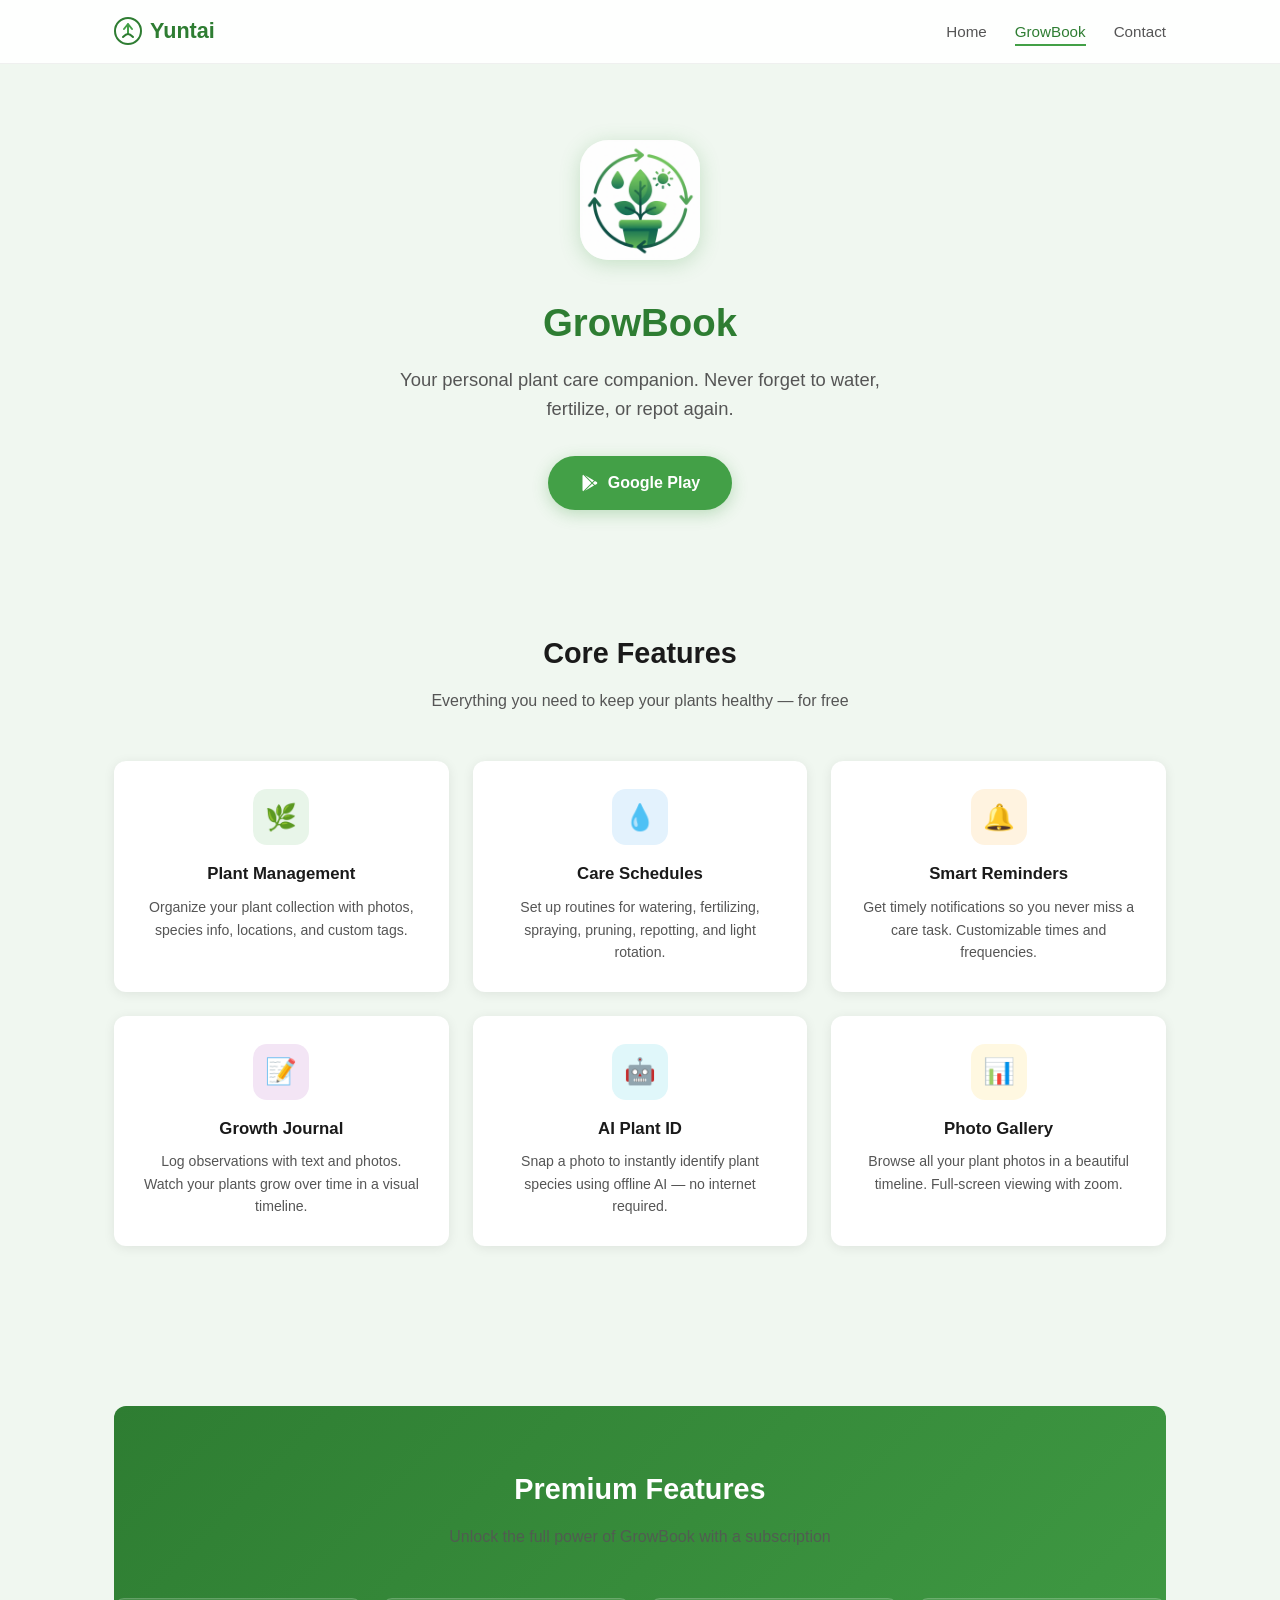
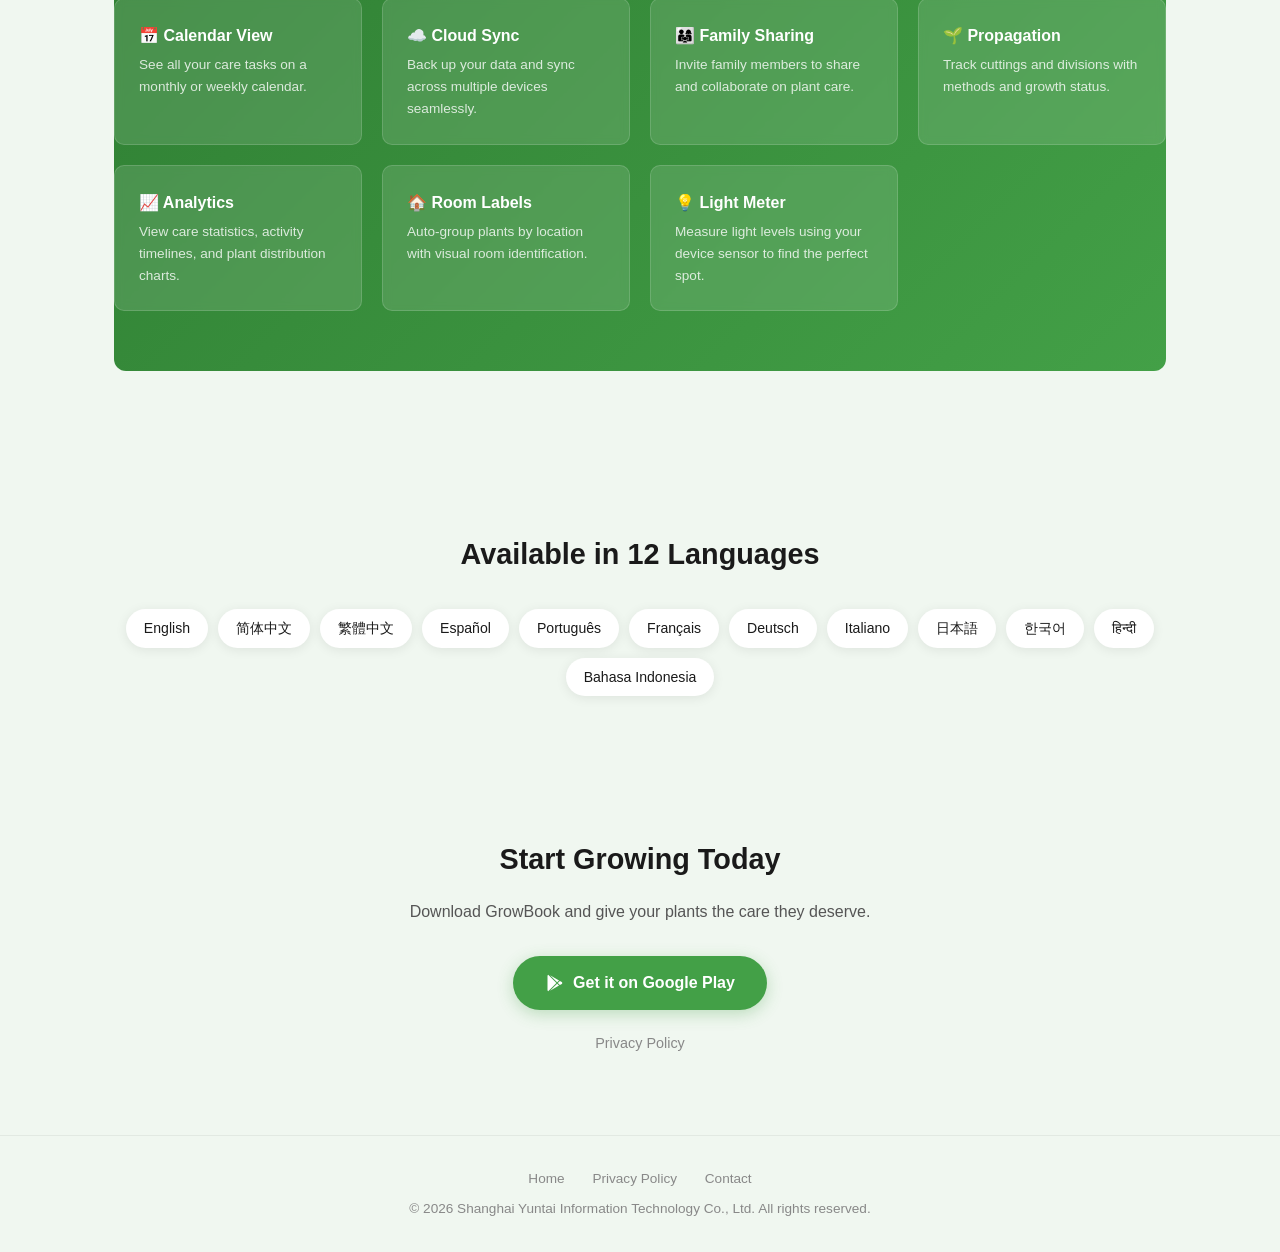
==== growbook/index.html @ a6f58e78 "first commit" ====
<!DOCTYPE html>
<html lang="en">
<head>
  <meta charset="UTF-8">
  <meta name="viewport" content="width=device-width, initial-scale=1.0">
  <title>GrowBook — Your Plant Care Companion</title>
  <meta name="description" content="GrowBook helps you track plant care schedules, log growth, identify plants with AI, and share your garden with family. Available on Google Play.">
  <link rel="stylesheet" href="../css/style.css">
  <link rel="icon" href="../assets/images/growbook_icon.png" type="image/png">
</head>
<body>

<nav class="nav">
  <div class="container">
    <a href="../index.html" class="nav-brand">
      <svg viewBox="0 0 28 28" fill="none"><circle cx="14" cy="14" r="13" stroke="#2E7D32" stroke-width="2"/><path d="M14 7v10M10 12l4-5 4 5" stroke="#43A047" stroke-width="2" stroke-linecap="round" stroke-linejoin="round"/><path d="M9 20c2-2 4-3 5-3s3 1 5 3" stroke="#2E7D32" stroke-width="2" stroke-linecap="round"/></svg>
      Yuntai
    </a>
    <button class="nav-toggle" aria-label="Menu">
      <span></span><span></span><span></span>
    </button>
    <ul class="nav-links">
      <li><a href="../index.html">Home</a></li>
      <li><a href="index.html" class="active">GrowBook</a></li>
      <li><a href="mailto:admin@yuntai.tech">Contact</a></li>
    </ul>
  </div>
</nav>

<section class="app-hero">
  <div class="container">
    <img src="../assets/images/growbook_icon.png" alt="GrowBook">
    <h1>GrowBook</h1>
    <p class="tagline">Your personal plant care companion. Never forget to water, fertilize, or repot again.</p>
    <a href="#" class="btn btn-primary">
      <svg viewBox="0 0 24 24" fill="currentColor"><path d="M3,20.5V3.5C3,2.91 3.34,2.39 3.84,2.15L13.69,12L3.84,21.85C3.34,21.61 3,21.09 3,20.5M16.81,15.12L6.05,21.34L14.54,12.85L16.81,15.12M20.16,10.81C20.5,11.08 20.75,11.5 20.75,12C20.75,12.5 20.53,12.9 20.18,13.18L17.89,14.5L15.39,12L17.89,9.5L20.16,10.81M6.05,2.66L16.81,8.88L14.54,11.15L6.05,2.66Z"/></svg>
      Google Play
    </a>
  </div>
</section>

<section class="features">
  <div class="container">
    <h2 class="fade-in">Core Features</h2>
    <p class="subtitle fade-in">Everything you need to keep your plants healthy — for free</p>
    <div class="features-grid">

      <div class="feature-card fade-in">
        <div class="feature-icon" style="background:#E8F5E9">🌿</div>
        <h3>Plant Management</h3>
        <p>Organize your plant collection with photos, species info, locations, and custom tags.</p>
      </div>

      <div class="feature-card fade-in">
        <div class="feature-icon" style="background:#E3F2FD">💧</div>
        <h3>Care Schedules</h3>
        <p>Set up routines for watering, fertilizing, spraying, pruning, repotting, and light rotation.</p>
      </div>

      <div class="feature-card fade-in">
        <div class="feature-icon" style="background:#FFF3E0">🔔</div>
        <h3>Smart Reminders</h3>
        <p>Get timely notifications so you never miss a care task. Customizable times and frequencies.</p>
      </div>

      <div class="feature-card fade-in">
        <div class="feature-icon" style="background:#F3E5F5">📝</div>
        <h3>Growth Journal</h3>
        <p>Log observations with text and photos. Watch your plants grow over time in a visual timeline.</p>
      </div>

      <div class="feature-card fade-in">
        <div class="feature-icon" style="background:#E0F7FA">🤖</div>
        <h3>AI Plant ID</h3>
        <p>Snap a photo to instantly identify plant species using offline AI — no internet required.</p>
      </div>

      <div class="feature-card fade-in">
        <div class="feature-icon" style="background:#FFF8E1">📊</div>
        <h3>Photo Gallery</h3>
        <p>Browse all your plant photos in a beautiful timeline. Full-screen viewing with zoom.</p>
      </div>

    </div>
  </div>
</section>

<section class="features">
  <div class="container">
    <div class="premium fade-in">
      <h2>Premium Features</h2>
      <p class="subtitle">Unlock the full power of GrowBook with a subscription</p>
      <div class="premium-grid">

        <div class="premium-item">
          <h3>📅 Calendar View</h3>
          <p>See all your care tasks on a monthly or weekly calendar.</p>
        </div>

        <div class="premium-item">
          <h3>☁️ Cloud Sync</h3>
          <p>Back up your data and sync across multiple devices seamlessly.</p>
        </div>

        <div class="premium-item">
          <h3>👨‍👩‍👧 Family Sharing</h3>
          <p>Invite family members to share and collaborate on plant care.</p>
        </div>

        <div class="premium-item">
          <h3>🌱 Propagation</h3>
          <p>Track cuttings and divisions with methods and growth status.</p>
        </div>

        <div class="premium-item">
          <h3>📈 Analytics</h3>
          <p>View care statistics, activity timelines, and plant distribution charts.</p>
        </div>

        <div class="premium-item">
          <h3>🏠 Room Labels</h3>
          <p>Auto-group plants by location with visual room identification.</p>
        </div>

        <div class="premium-item">
          <h3>💡 Light Meter</h3>
          <p>Measure light levels using your device sensor to find the perfect spot.</p>
        </div>

      </div>
    </div>
  </div>
</section>

<section class="languages fade-in">
  <div class="container">
    <h2>Available in 12 Languages</h2>
    <div class="lang-tags">
      <span class="lang-tag">English</span>
      <span class="lang-tag">简体中文</span>
      <span class="lang-tag">繁體中文</span>
      <span class="lang-tag">Español</span>
      <span class="lang-tag">Português</span>
      <span class="lang-tag">Français</span>
      <span class="lang-tag">Deutsch</span>
      <span class="lang-tag">Italiano</span>
      <span class="lang-tag">日本語</span>
      <span class="lang-tag">한국어</span>
      <span class="lang-tag">हिन्दी</span>
      <span class="lang-tag">Bahasa Indonesia</span>
    </div>
  </div>
</section>

<section class="cta fade-in">
  <div class="container">
    <h2>Start Growing Today</h2>
    <p>Download GrowBook and give your plants the care they deserve.</p>
    <a href="#" class="btn btn-primary">
      <svg viewBox="0 0 24 24" fill="currentColor"><path d="M3,20.5V3.5C3,2.91 3.34,2.39 3.84,2.15L13.69,12L3.84,21.85C3.34,21.61 3,21.09 3,20.5M16.81,15.12L6.05,21.34L14.54,12.85L16.81,15.12M20.16,10.81C20.5,11.08 20.75,11.5 20.75,12C20.75,12.5 20.53,12.9 20.18,13.18L17.89,14.5L15.39,12L17.89,9.5L20.16,10.81M6.05,2.66L16.81,8.88L14.54,11.15L6.05,2.66Z"/></svg>
      Get it on Google Play
    </a>
    <div class="cta-links">
      <a href="privacy.html">Privacy Policy</a>
    </div>
  </div>
</section>

<footer class="footer">
  <div class="container">
    <div class="footer-links">
      <a href="../index.html">Home</a>
      <a href="privacy.html">Privacy Policy</a>
      <a href="mailto:admin@yuntai.tech">Contact</a>
    </div>
    <p>&copy; 2026 Shanghai Yuntai Information Technology Co., Ltd. All rights reserved.</p>
  </div>
</footer>

<script src="../js/main.js"></script>
</body>
</html>
---- css/style.css ----
:root {
  --primary: #43A047;
  --primary-dark: #2E7D32;
  --primary-light: #A5D6A7;
  --bg: #F0F7F0;
  --bg-white: #FFFFFF;
  --text: #1a1a1a;
  --text-light: #555;
  --text-muted: #888;
  --shadow: 0 2px 12px rgba(0,0,0,0.08);
  --shadow-hover: 0 6px 24px rgba(0,0,0,0.12);
  --radius: 12px;
  --max-width: 1100px;
  --nav-height: 64px;
}

* { margin: 0; padding: 0; box-sizing: border-box; }

html { scroll-behavior: smooth; }

body {
  font-family: -apple-system, BlinkMacSystemFont, "Segoe UI", Roboto, "Helvetica Neue", Arial, sans-serif;
  color: var(--text);
  background: var(--bg);
  line-height: 1.6;
  -webkit-font-smoothing: antialiased;
}

a { color: var(--primary-dark); text-decoration: none; transition: color 0.2s; }
a:hover { color: var(--primary); }

img { max-width: 100%; height: auto; }

.container { max-width: var(--max-width); margin: 0 auto; padding: 0 24px; }

/* ── Nav ── */
.nav {
  position: fixed; top: 0; left: 0; right: 0; z-index: 100;
  height: var(--nav-height);
  background: rgba(255,255,255,0.92);
  backdrop-filter: blur(12px);
  border-bottom: 1px solid rgba(0,0,0,0.06);
  transition: box-shadow 0.3s;
}
.nav.scrolled { box-shadow: 0 2px 16px rgba(0,0,0,0.08); }
.nav .container {
  display: flex; align-items: center; justify-content: space-between;
  height: 100%;
}
.nav-brand {
  font-size: 1.35rem; font-weight: 700; color: var(--primary-dark);
  display: flex; align-items: center; gap: 8px;
}
.nav-brand svg { width: 28px; height: 28px; }
.nav-links { display: flex; gap: 28px; list-style: none; }
.nav-links a {
  font-size: 0.95rem; font-weight: 500; color: var(--text-light);
  padding: 6px 0; position: relative;
}
.nav-links a:hover,
.nav-links a.active { color: var(--primary-dark); }
.nav-links a::after {
  content: ""; position: absolute; bottom: 0; left: 0; width: 0; height: 2px;
  background: var(--primary); transition: width 0.2s;
}
.nav-links a:hover::after,
.nav-links a.active::after { width: 100%; }

.nav-toggle { display: none; background: none; border: none; cursor: pointer; padding: 8px; }
.nav-toggle span {
  display: block; width: 22px; height: 2px; background: var(--text);
  margin: 5px 0; transition: 0.3s;
}

/* ── Hero ── */
.hero {
  padding: 140px 0 80px;
  text-align: center;
}
.hero h1 {
  font-size: 2.8rem; font-weight: 800; color: var(--primary-dark);
  margin-bottom: 16px; letter-spacing: -0.5px;
}
.hero p {
  font-size: 1.15rem; color: var(--text-light);
  max-width: 600px; margin: 0 auto 40px;
}

/* ── App Cards (main page) ── */
.apps-section { padding: 40px 0 80px; }
.apps-section h2 {
  text-align: center; font-size: 1.8rem; font-weight: 700;
  margin-bottom: 40px; color: var(--text);
}
.apps-grid {
  display: grid; grid-template-columns: repeat(auto-fill, minmax(320px, 1fr));
  gap: 24px;
}
.app-card {
  background: var(--bg-white); border-radius: var(--radius);
  padding: 32px; box-shadow: var(--shadow);
  display: flex; align-items: flex-start; gap: 20px;
  transition: transform 0.2s, box-shadow 0.2s;
  text-decoration: none; color: inherit;
}
.app-card:hover {
  transform: translateY(-4px); box-shadow: var(--shadow-hover); color: inherit;
}
.app-card img {
  width: 72px; height: 72px; border-radius: 16px;
  flex-shrink: 0;
}
.app-card h3 { font-size: 1.2rem; margin-bottom: 6px; }
.app-card p { font-size: 0.92rem; color: var(--text-light); margin-bottom: 12px; }
.app-card .badge {
  display: inline-block; font-size: 0.75rem; font-weight: 600;
  padding: 3px 10px; border-radius: 20px;
  background: var(--primary-light); color: var(--primary-dark);
}

/* ── App Detail Hero ── */
.app-hero {
  padding: 140px 0 60px;
  text-align: center;
}
.app-hero img {
  width: 120px; height: 120px; border-radius: 28px;
  box-shadow: 0 4px 20px rgba(67,160,71,0.25);
  margin-bottom: 24px;
}
.app-hero h1 {
  font-size: 2.4rem; font-weight: 800; color: var(--primary-dark);
  margin-bottom: 12px;
}
.app-hero .tagline {
  font-size: 1.15rem; color: var(--text-light);
  max-width: 500px; margin: 0 auto 32px;
}
.btn {
  display: inline-flex; align-items: center; gap: 8px;
  padding: 14px 32px; border-radius: 50px;
  font-size: 1rem; font-weight: 600;
  transition: transform 0.2s, box-shadow 0.2s;
  border: none; cursor: pointer;
}
.btn-primary {
  background: var(--primary); color: #fff;
  box-shadow: 0 4px 16px rgba(67,160,71,0.3);
}
.btn-primary:hover {
  transform: translateY(-2px); color: #fff;
  box-shadow: 0 6px 24px rgba(67,160,71,0.4);
}
.btn svg { width: 20px; height: 20px; }

/* ── Features ── */
.features { padding: 60px 0; }
.features h2 {
  text-align: center; font-size: 1.8rem; font-weight: 700;
  margin-bottom: 12px;
}
.features .subtitle {
  text-align: center; color: var(--text-light);
  margin-bottom: 48px; font-size: 1rem;
}
.features-grid {
  display: grid; grid-template-columns: repeat(3, 1fr);
  gap: 24px;
}
.feature-card {
  background: var(--bg-white); border-radius: var(--radius);
  padding: 28px; box-shadow: var(--shadow);
  text-align: center; transition: transform 0.2s;
}
.feature-card:hover { transform: translateY(-3px); }
.feature-icon {
  width: 56px; height: 56px; border-radius: 14px;
  display: inline-flex; align-items: center; justify-content: center;
  margin-bottom: 16px; font-size: 1.6rem;
}
.feature-card h3 { font-size: 1.05rem; margin-bottom: 8px; }
.feature-card p { font-size: 0.88rem; color: var(--text-light); }

/* ── Premium ── */
.premium {
  padding: 60px 0;
  background: linear-gradient(135deg, var(--primary-dark) 0%, var(--primary) 100%);
  color: #fff; margin: 40px 0;
  border-radius: var(--radius);
}
.premium h2 { text-align: center; font-size: 1.8rem; margin-bottom: 12px; }
.premium .subtitle { text-align: center; opacity: 0.85; margin-bottom: 48px; }
.premium-grid {
  display: grid; grid-template-columns: repeat(auto-fill, minmax(220px, 1fr));
  gap: 20px;
}
.premium-item {
  background: rgba(255,255,255,0.12); border-radius: 10px;
  padding: 24px; backdrop-filter: blur(4px);
  border: 1px solid rgba(255,255,255,0.15);
}
.premium-item h3 { font-size: 1rem; margin-bottom: 6px; }
.premium-item p { font-size: 0.85rem; opacity: 0.8; }

/* ── Languages ── */
.languages { padding: 60px 0; text-align: center; }
.languages h2 { font-size: 1.8rem; margin-bottom: 32px; }
.lang-tags { display: flex; flex-wrap: wrap; justify-content: center; gap: 10px; }
.lang-tag {
  padding: 8px 18px; border-radius: 20px;
  background: var(--bg-white); box-shadow: var(--shadow);
  font-size: 0.88rem; font-weight: 500; color: var(--text);
}

/* ── CTA ── */
.cta {
  padding: 80px 0; text-align: center;
}
.cta h2 { font-size: 1.8rem; margin-bottom: 16px; }
.cta p { color: var(--text-light); margin-bottom: 32px; }
.cta-links { margin-top: 20px; }
.cta-links a { font-size: 0.9rem; color: var(--text-muted); margin: 0 12px; }
.cta-links a:hover { color: var(--primary); }

/* ── Footer ── */
.footer {
  padding: 32px 0; border-top: 1px solid rgba(0,0,0,0.06);
  text-align: center; font-size: 0.85rem; color: var(--text-muted);
}
.footer a { color: var(--text-muted); }
.footer a:hover { color: var(--primary); }
.footer-links { margin-bottom: 8px; }
.footer-links a { margin: 0 12px; }

/* ── Privacy page ── */
.page-content {
  padding: 120px 0 80px;
  max-width: 780px; margin: 0 auto;
}
.page-content h1 {
  font-size: 2rem; font-weight: 700; margin-bottom: 8px;
  color: var(--primary-dark);
}
.page-content .last-updated {
  color: var(--text-muted); font-size: 0.9rem; margin-bottom: 40px;
}
.page-content h2 {
  font-size: 1.3rem; font-weight: 600; margin: 32px 0 12px;
  color: var(--text);
}
.page-content p,
.page-content ul {
  color: var(--text-light); margin-bottom: 16px;
}
.page-content ul { padding-left: 24px; }
.page-content li { margin-bottom: 6px; }

/* ── Animations ── */
.fade-in {
  opacity: 0; transform: translateY(20px);
  transition: opacity 0.6s ease, transform 0.6s ease;
}
.fade-in.visible { opacity: 1; transform: translateY(0); }

/* ── Responsive ── */
@media (max-width: 768px) {
  .hero h1 { font-size: 2rem; }
  .app-hero h1 { font-size: 1.8rem; }
  .features-grid { grid-template-columns: 1fr; }
  .premium-grid { grid-template-columns: 1fr 1fr; }

  .nav-links {
    display: none; position: absolute; top: var(--nav-height);
    left: 0; right: 0; background: #fff;
    flex-direction: column; padding: 16px 24px; gap: 8px;
    box-shadow: 0 8px 24px rgba(0,0,0,0.08);
  }
  .nav-links.open { display: flex; }
  .nav-toggle { display: block; }
}

@media (max-width: 480px) {
  .hero h1 { font-size: 1.6rem; }
  .hero { padding: 120px 0 60px; }
  .apps-grid { grid-template-columns: 1fr; }
  .premium-grid { grid-template-columns: 1fr; }
  .app-card { padding: 24px; }
}
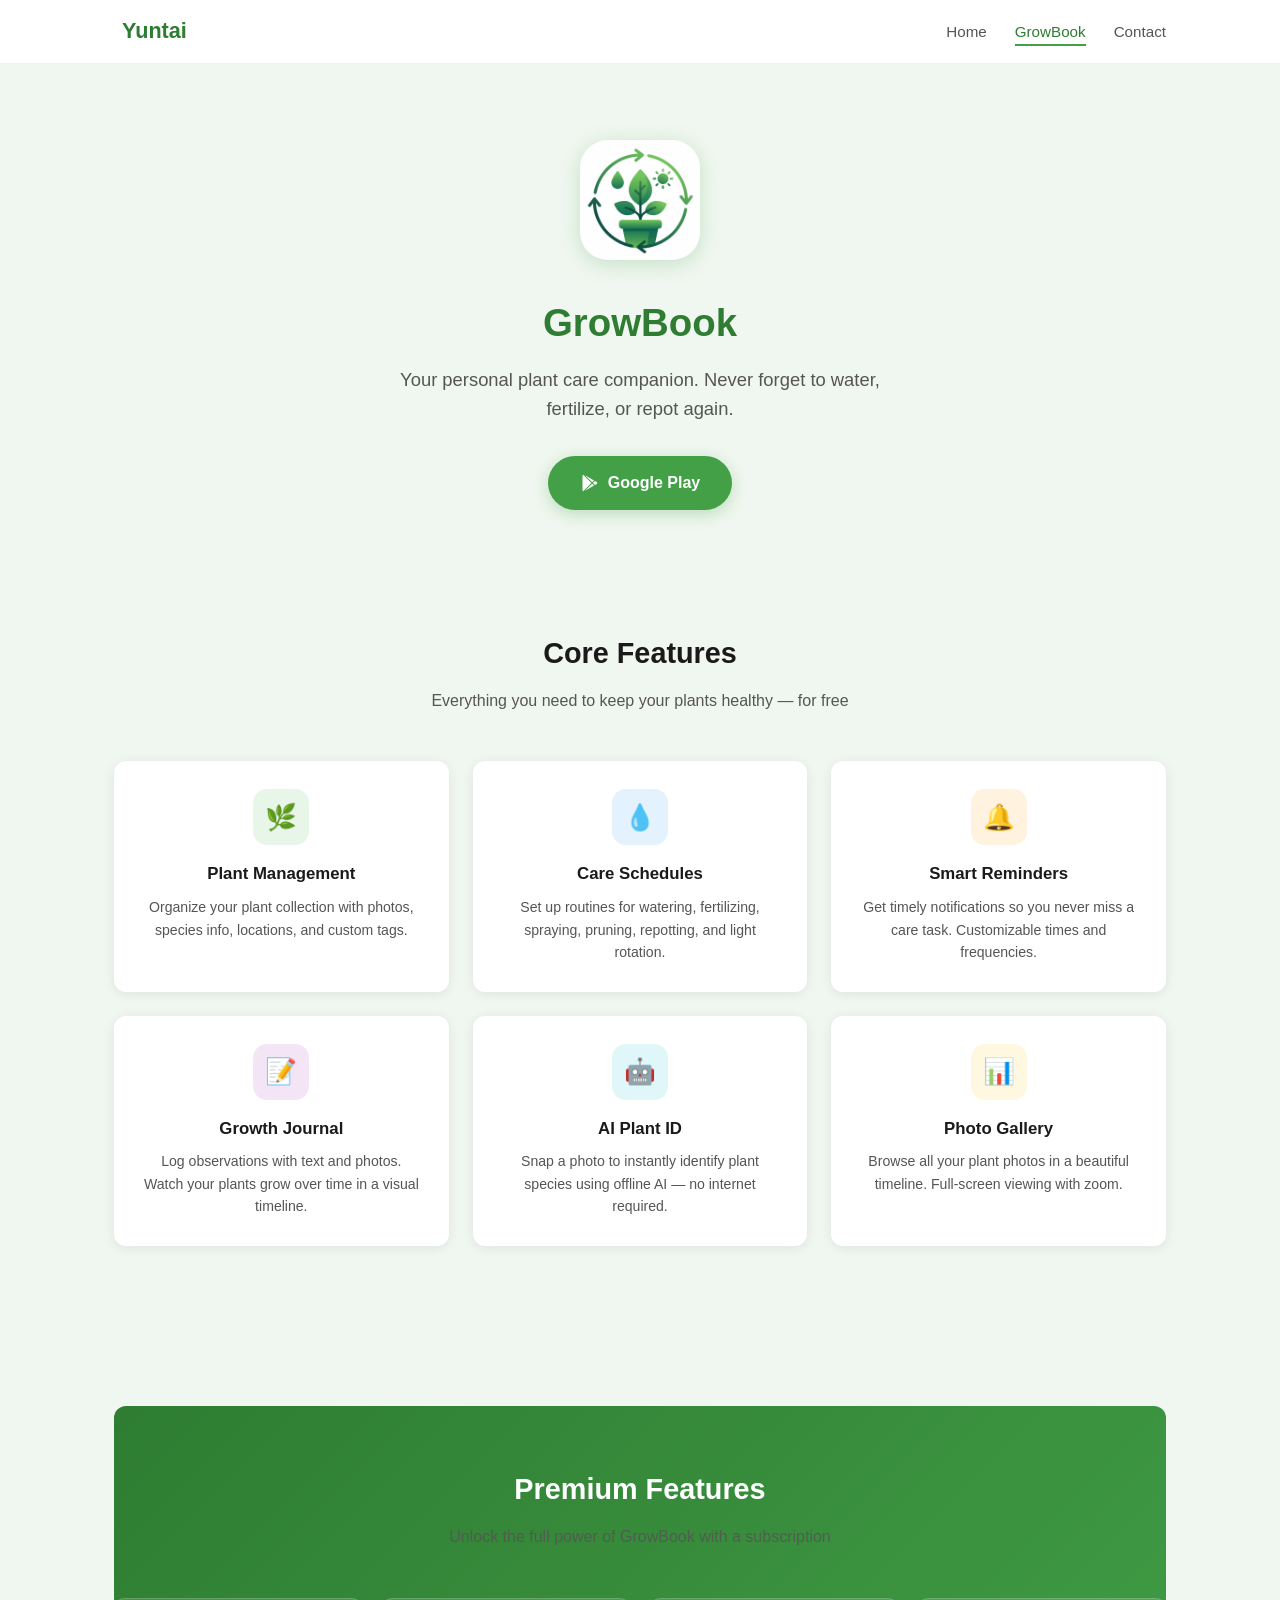
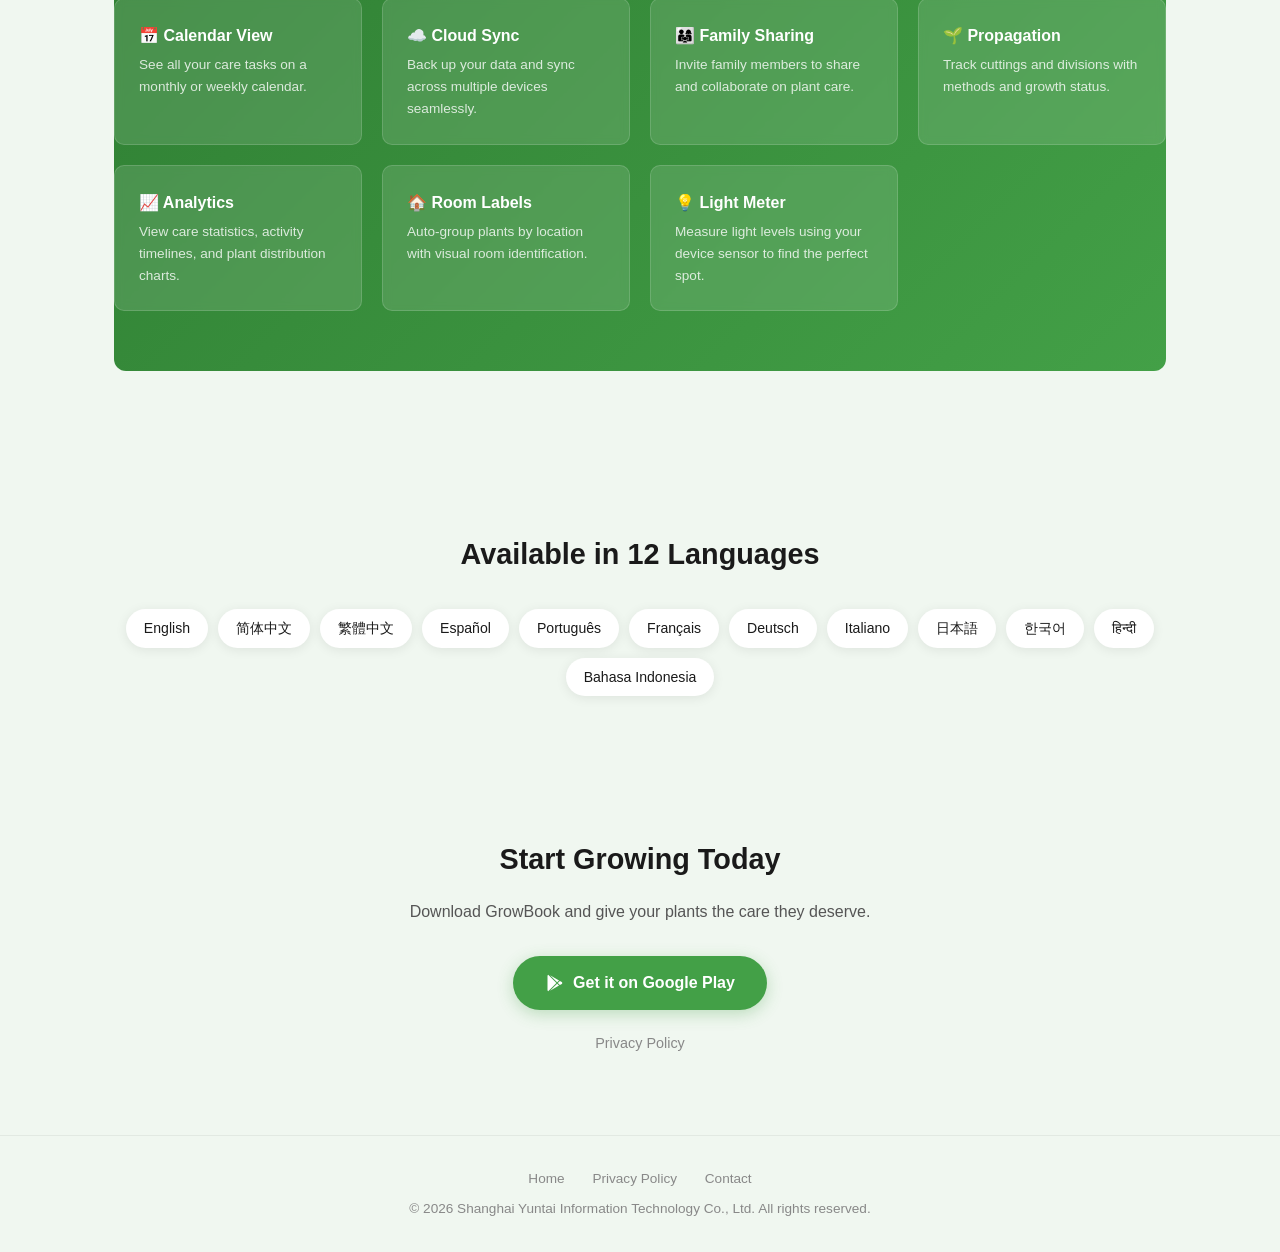
==== commit 763a1ad5: "update" ====
--- a/growbook/index.html
+++ b/growbook/index.html
@@ -32,7 +32,7 @@
     <img src="../assets/images/growbook_icon.png" alt="GrowBook">
     <h1>GrowBook</h1>
     <p class="tagline">Your personal plant care companion. Never forget to water, fertilize, or repot again.</p>
-    <a href="#" class="btn btn-primary">
+    <a href="https://play.google.com/store/apps/details?id=com.yuntai.growbook" target="_blank" rel="noopener" class="btn btn-primary">
       <svg viewBox="0 0 24 24" fill="currentColor"><path d="M3,20.5V3.5C3,2.91 3.34,2.39 3.84,2.15L13.69,12L3.84,21.85C3.34,21.61 3,21.09 3,20.5M16.81,15.12L6.05,21.34L14.54,12.85L16.81,15.12M20.16,10.81C20.5,11.08 20.75,11.5 20.75,12C20.75,12.5 20.53,12.9 20.18,13.18L17.89,14.5L15.39,12L17.89,9.5L20.16,10.81M6.05,2.66L16.81,8.88L14.54,11.15L6.05,2.66Z"/></svg>
       Google Play
     </a>
@@ -156,7 +156,7 @@
   <div class="container">
     <h2>Start Growing Today</h2>
     <p>Download GrowBook and give your plants the care they deserve.</p>
-    <a href="#" class="btn btn-primary">
+    <a href="https://play.google.com/store/apps/details?id=com.yuntai.growbook" target="_blank" rel="noopener" class="btn btn-primary">
       <svg viewBox="0 0 24 24" fill="currentColor"><path d="M3,20.5V3.5C3,2.91 3.34,2.39 3.84,2.15L13.69,12L3.84,21.85C3.34,21.61 3,21.09 3,20.5M16.81,15.12L6.05,21.34L14.54,12.85L16.81,15.12M20.16,10.81C20.5,11.08 20.75,11.5 20.75,12C20.75,12.5 20.53,12.9 20.18,13.18L17.89,14.5L15.39,12L17.89,9.5L20.16,10.81M6.05,2.66L16.81,8.88L14.54,11.15L6.05,2.66Z"/></svg>
       Get it on Google Play
     </a>
--- a/css/style.css
+++ b/css/style.css
@@ -51,7 +51,8 @@
   font-size: 1.35rem; font-weight: 700; color: var(--primary-dark);
   display: flex; align-items: center; gap: 8px;
 }
-.nav-brand svg { width: 28px; height: 28px; }
+.nav-brand .nav-logo { width: 32px; height: 32px; object-fit: contain; }
+.brand-text { display: inline-flex; align-items: baseline; gap: 6px; }
 .nav-links { display: flex; gap: 28px; list-style: none; }
 .nav-links a {
   font-size: 0.95rem; font-weight: 500; color: var(--text-light);
@@ -81,10 +82,36 @@
   font-size: 2.8rem; font-weight: 800; color: var(--primary-dark);
   margin-bottom: 16px; letter-spacing: -0.5px;
 }
-.hero p {
+.hero p,
+.hero .hero-tagline {
   font-size: 1.15rem; color: var(--text-light);
-  max-width: 600px; margin: 0 auto 40px;
-}
+  max-width: 640px; margin: 0 auto 32px;
+}
+.hero-meta { margin-top: 8px; }
+
+/* ── Category Sections ── */
+.category-section { padding: 60px 0; }
+.category-section.alt { background: var(--bg-white); }
+.section-head {
+  text-align: center; max-width: 640px; margin: 0 auto 40px;
+}
+.section-head h2 {
+  font-size: 1.8rem; font-weight: 700; margin-bottom: 10px; color: var(--text);
+  display: inline-flex; align-items: baseline; gap: 10px; justify-content: center;
+}
+.section-zh {
+  font-size: 1rem; font-weight: 500; color: var(--text-muted);
+  letter-spacing: 1px;
+}
+.section-desc {
+  font-size: 0.98rem; color: var(--text-light); margin: 0;
+}
+.empty-state {
+  text-align: center; padding: 40px 24px;
+  background: var(--bg); border-radius: var(--radius);
+  color: var(--text-light); font-size: 0.95rem;
+}
+.empty-state a { font-weight: 600; }
 
 /* ── App Cards (main page) ── */
 .apps-section { padding: 40px 0 80px; }
@@ -110,13 +137,35 @@
   width: 72px; height: 72px; border-radius: 16px;
   flex-shrink: 0;
 }
+.app-card img.app-icon-contain {
+  object-fit: contain;
+  background: #fff;
+  padding: 6px;
+  box-shadow: inset 0 0 0 1px rgba(0,0,0,0.05);
+}
+.app-card.app-card-static { cursor: default; }
+.app-card.app-card-static:hover { transform: none; box-shadow: var(--shadow); }
+.app-icon-text {
+  width: 72px; height: 72px; border-radius: 16px;
+  background: var(--icon-bg, var(--primary));
+  flex-shrink: 0;
+  display: flex; align-items: center; justify-content: center;
+  font-size: 2rem; line-height: 1;
+  box-shadow: 0 2px 8px rgba(0,0,0,0.1);
+}
 .app-card h3 { font-size: 1.2rem; margin-bottom: 6px; }
+.app-card h3 .title-en {
+  font-size: 0.85rem; font-weight: 500; color: var(--text-muted);
+  margin-left: 6px; letter-spacing: 0.5px;
+}
 .app-card p { font-size: 0.92rem; color: var(--text-light); margin-bottom: 12px; }
 .app-card .badge {
   display: inline-block; font-size: 0.75rem; font-weight: 600;
   padding: 3px 10px; border-radius: 20px;
   background: var(--primary-light); color: var(--primary-dark);
 }
+.badge.badge-live { background: #d4f5dd; color: #14803c; }
+.badge.badge-soon { background: #fff0c2; color: #8a5a00; }
 
 /* ── App Detail Hero ── */
 .app-hero {
